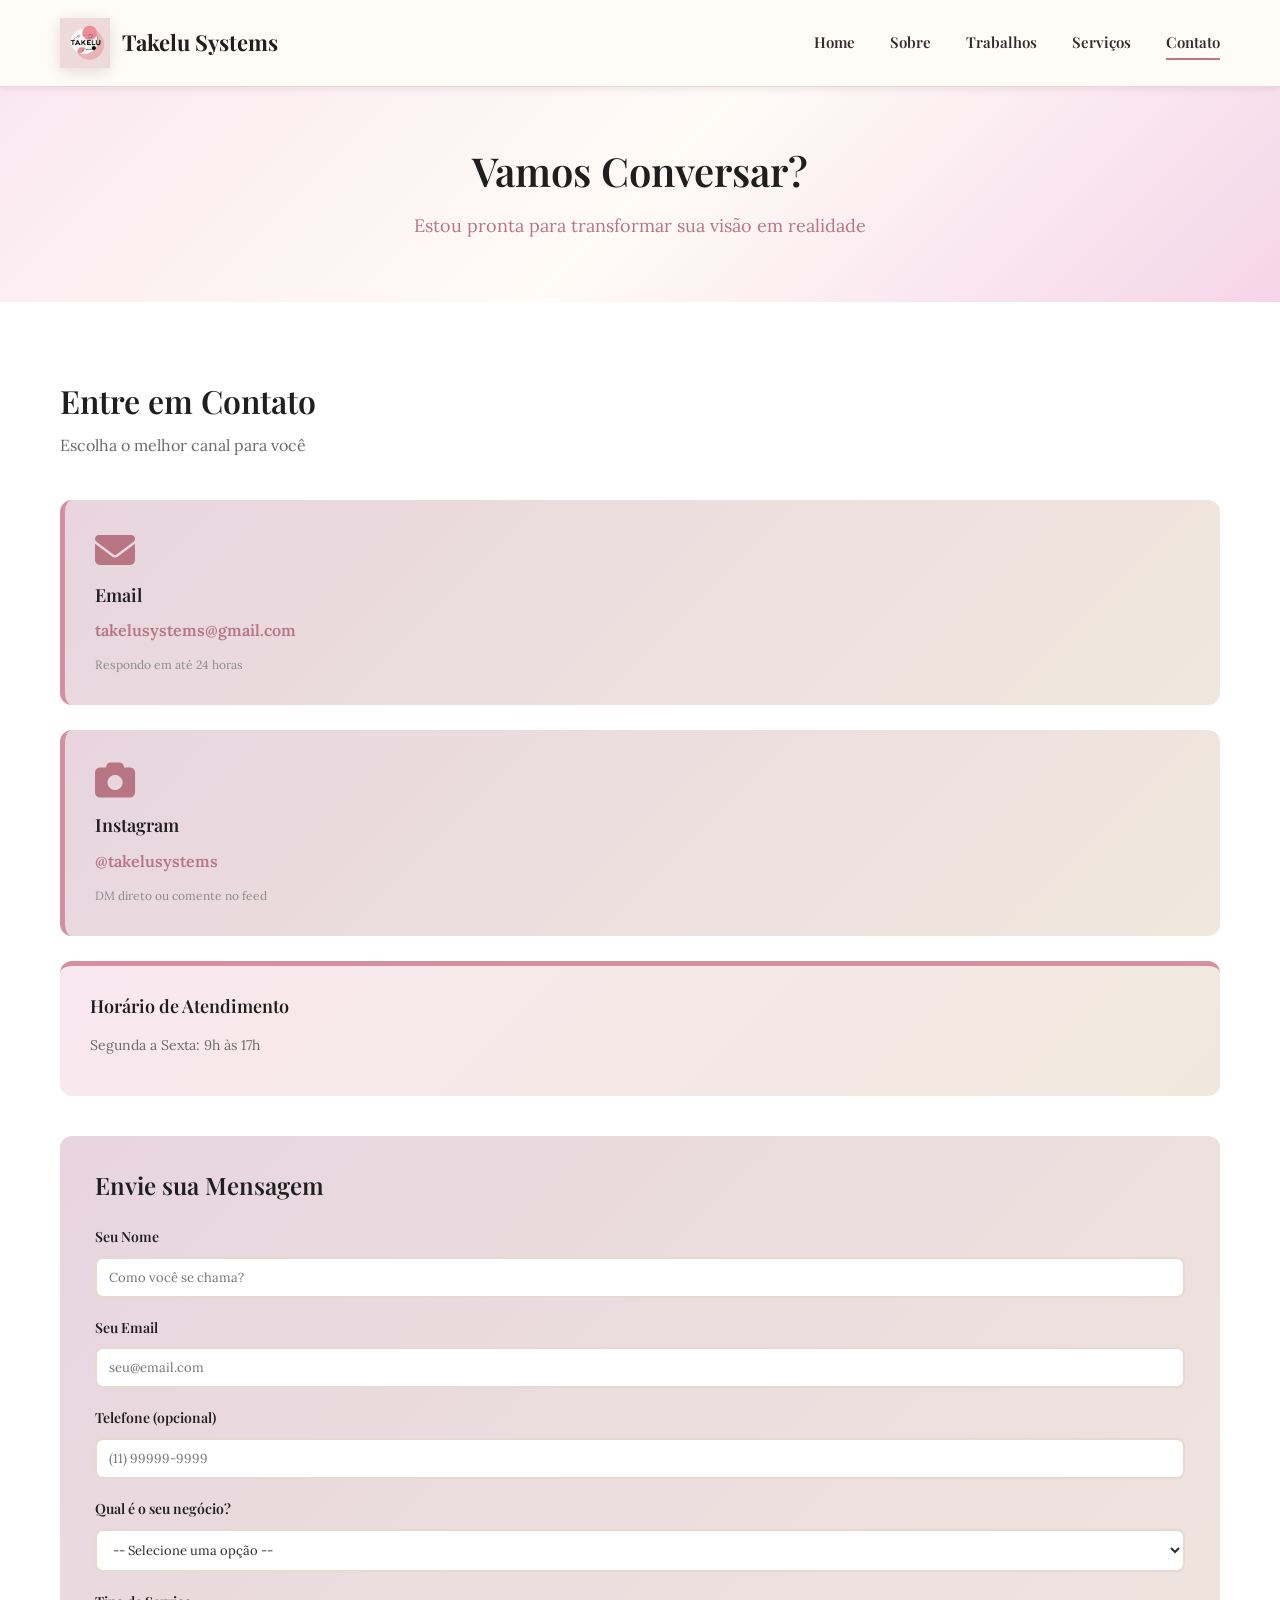
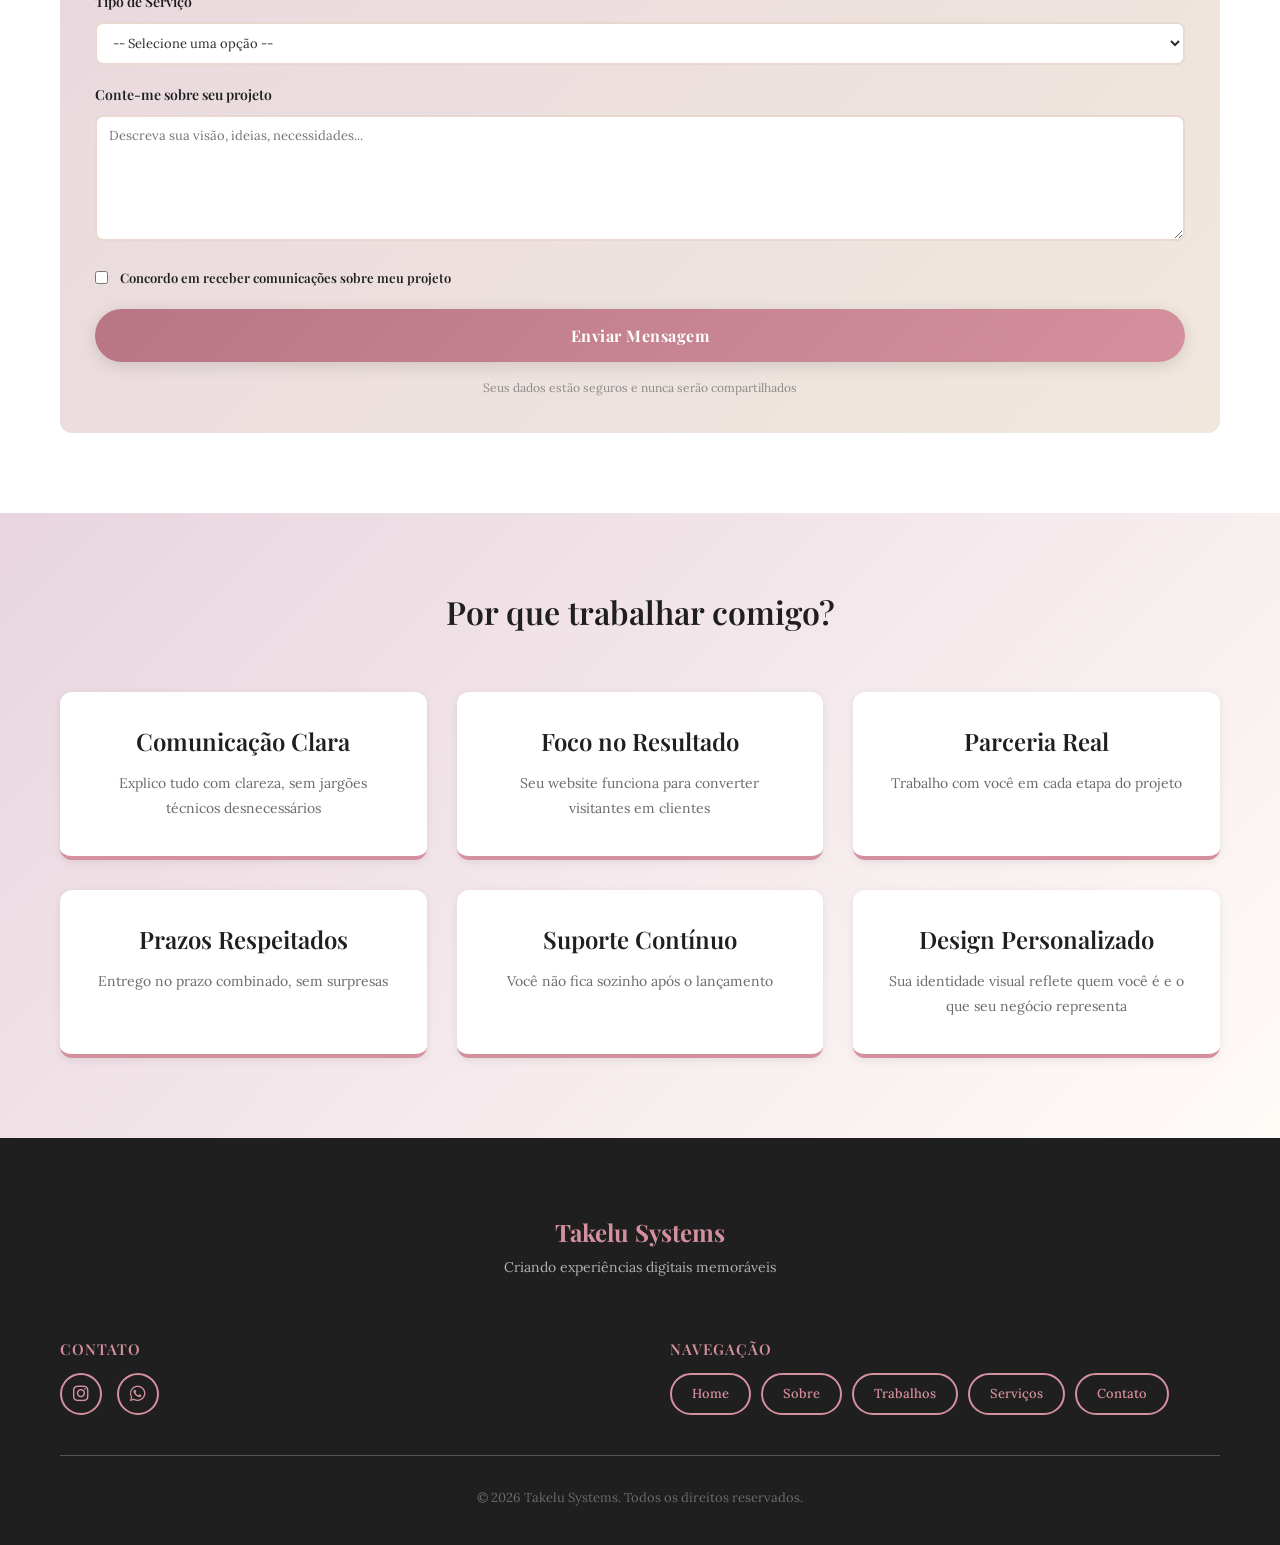
==== contato.html @ 23b4e22c "CREATE:site" ====
<!DOCTYPE html>
<html lang="pt-BR">
<head>
    <meta charset="UTF-8">
    <meta name="viewport" content="width=device-width, initial-scale=1.0">
    <title>Contato - Takelu Systems</title>
    <link rel="stylesheet" href="assets/css/style.css">
    <link href="https://cdnjs.cloudflare.com/ajax/libs/font-awesome/6.4.0/css/all.min.css" rel="stylesheet">
    <link href="https://fonts.googleapis.com/css2?family=Playfair+Display:wght@400;600;700&family=Lora:wght@400;500;600&display=swap" rel="stylesheet">
</head>
<body class="contato-page">
    <!-- Navegação -->
    <nav class="navbar">
        <div class="container">
            <div class="nav-brand">
                <img src="assets/images/logo.png" alt="Logo Takelu Systems" class="logo-img">
                <span class="brand-text">Takelu Systems</span>
            </div>
            <div class="nav-toggle" id="navToggle">
                <span></span>
                <span></span>
                <span></span>
            </div>
            <ul class="nav-menu" id="navMenu">
                <li><a href="index.html">Home</a></li>
                <li><a href="sobre.html">Sobre</a></li>
                <li><a href="trabalhos.html">Trabalhos</a></li>
                <li><a href="servicos.html">Serviços</a></li>
                <li><a href="contato.html" class="active">Contato</a></li>
            </ul>
        </div>
    </nav>

    <!-- Page Header -->
    <section class="page-header">
        <div class="header-bg">
        </div>
        <div class="container">
            <h1>Vamos Conversar?</h1>
            <p>Estou pronta para transformar sua visão em realidade</p>
        </div>
    </section>

    <!-- Contact Content -->
    <section class="contato-section">
        <div class="container">
            <div class="contato-grid">
                <div class="contato-info">
                    <h2>Entre em Contato</h2>
                    <p class="subtitle">Escolha o melhor canal para você</p>

                    <div class="info-card">
                        <i class="fas fa-envelope"></i>
                        <h3>Email</h3>
                        <p><a href="mailto:takelusystems@gmail.com">takelusystems@gmail.com</a></p>
                        <span class="info-note">Respondo em até 24 horas</span>
                    </div>

                    <div class="info-card">
                        <i class="fas fa-camera"></i>
                        <h3>Instagram</h3>
                        <p><a href="https://instagram.com/takelusystems" target="_blank">@takelusystems</a></p>
                        <span class="info-note">DM direto ou comente no feed</span>
                    </div>

                    <div class="contact-hours">
                        <h4>Horário de Atendimento</h4>
                        <p>Segunda a Sexta: 9h às 17h</p>
                    </div>
                </div>

                <form class="contato-form" id="contactForm">
                    <h2>Envie sua Mensagem</h2>
                    
                    <div class="form-group">
                        <label>Seu Nome</label>
                        <input type="text" id="name" placeholder="Como você se chama?" required>
                    </div>

                    <div class="form-group">
                        <label>Seu Email</label>
                        <input type="email" id="email" placeholder="seu@email.com" required>
                    </div>

                    <div class="form-group">
                        <label>Telefone (opcional)</label>
                        <input type="tel" id="phone" placeholder="(11) 99999-9999">
                    </div>

                    <div class="form-group">
                        <label>Qual é o seu negócio?</label>
                        <select id="business" required>
                            <option value="">-- Selecione uma opção --</option>
                            <option value="advocacia">Advocacia</option>
                            <option value="beleza">Beleza & Bem-estar</option>
                            <option value="retail">Loja/Varejo</option>
                            <option value="servicos">Serviços</option>
                            <option value="outro">Outro</option>
                        </select>
                    </div>

                    <div class="form-group">
                        <label>Tipo de Serviço</label>
                        <select id="service" required>
                            <option value="">-- Selecione uma opção --</option>
                            <option value="website-novo">Website Novo</option>
                            <option value="website-reforma">Reformular Website Existente</option>
                            <option value="consultoria">Consultoria de Design</option>
                            <option value="outro-servico">Outro Serviço</option>
                        </select>
                    </div>

                    <div class="form-group">
                        <label>Conte-me sobre seu projeto</label>
                        <textarea id="message" placeholder="Descreva sua visão, ideias, necessidades..." rows="6" required></textarea>
                    </div>

                    <div class="form-group checkbox">
                        <input type="checkbox" id="privacy" required>
                        <label for="privacy">Concordo em receber comunicações sobre meu projeto</label>
                    </div>

                    <button type="submit" class="btn btn-primary">Enviar Mensagem</button>
                    <p class="form-note">Seus dados estão seguros e nunca serão compartilhados</p>
                </form>
            </div>
        </div>
    </section>

    <!-- Why Work With Me -->
    <section class="why-section">
        <div class="bg-why">
        </div>
        <div class="container">
            <h2>Por que trabalhar comigo?</h2>
            <div class="why-grid">
                <div class="why-card">
                    
                    <h3>Comunicação Clara</h3>
                    <p>Explico tudo com clareza, sem jargões técnicos desnecessários</p>
                </div>
                <div class="why-card">
                    
                    <h3>Foco no Resultado</h3>
                    <p>Seu website funciona para converter visitantes em clientes</p>
                </div>
                <div class="why-card">
                    
                    <h3>Parceria Real</h3>
                    <p>Trabalho com você em cada etapa do projeto</p>
                </div>
                <div class="why-card">
                    
                    <h3>Prazos Respeitados</h3>
                    <p>Entrego no prazo combinado, sem surpresas</p>
                </div>
                <div class="why-card">
                    
                    <h3>Suporte Contínuo</h3>
                    <p>Você não fica sozinho após o lançamento</p>
                </div>
                <div class="why-card">
                    
                    <h3>Design Personalizado</h3>
                    <p>Sua identidade visual reflete quem você é e o que seu negócio representa</p>
                </div>
            
            </div>
        </div>
    </section>

    <!-- Footer -->
    <footer class="footer">
        <div class="bg-footer">
        </div>
        <div class="container">
            <!-- Marca no Topo -->
            <div class="footer-header">
                <div class="footer-brand">
                    <h3>Takelu Systems</h3>
                    <p>Criando experiências digitais memoráveis</p>
                </div>
            </div>

            <!-- Navegação e Contato -->
             <div class="footer-wrapper">
                <div class="footer-section">
                    <h4>Contato</h4>
                    <div class="footer-content">
                        <div class="social-links">
                            <a href="https://instagram.com/takelusystems" target="_blank"><i class="fab fa-instagram"></i></a>
                            <a href="https://wa.me/5511951760383" target="_blank"><i class="fab fa-whatsapp"></i></a>
                        </div>
                    </div>
                </div>
                <div class="footer-section">
                    <h4>Navegação</h4>
                    <div class="footer-content">
                        <ul class="footer-links-list">
                            <li><a href="index.html">Home</a></li>
                            <li><a href="sobre.html">Sobre</a></li>
                            <li><a href="trabalhos.html">Trabalhos</a></li>
                            <li><a href="servicos.html">Serviços</a></li>
                            <li><a href="contato.html">Contato</a></li>
                        </ul>
                    </div>
                </div>
            </div>

            <div class="footer-bottom">
                <p>&copy; 2026 Takelu Systems. Todos os direitos reservados.</p>
            </div>
        </div>
    </footer>

    <script src="assets/js/script.js"></script>
</body>
</html>
---- assets/css/style.css ----
/* ===== FONTES ===== */
@import url('https://fonts.googleapis.com/css2?family=Playfair+Display:wght@400;600;700&family=Lora:wght@400;500;600&display=swap');

/* ===== PALETA DE CORES - ROSA, PRETO E BRANCO ===== */
:root {
    /* Cores Principais */
    --primary-rose: #D4909E;
    --primary-rose-dark: #B87584;
    --primary-rose-accent: #E0ACBE;
    --primary-black: #1F1F1F;
    --primary-white: #FFFFFF;
    --primary-cream: #FFFBF7;
    
    /* Tons Pastéis */
    --pastel-rose-light: #E8D5DF;
    --pastel-rose-very-light: #F2E5EB;
    --pastel-tan: #E8D9D0;
    --pastel-beige: #F0E8DD;
    
    /* Neutros */
    --text-dark: #2D2D2D;
    --text-gray: #6B6B6B;
    --text-light: #8B8B8B;
    --border-light: #E8D9D0;
    
    /* Sombras */
    --shadow-sm: 0 2px 8px rgba(0, 0, 0, 0.08);
    --shadow-md: 0 4px 16px rgba(0, 0, 0, 0.12);
    --shadow-lg: 0 8px 24px rgba(0, 0, 0, 0.15);
}

/* ===== RESET ===== */
* {
    margin: 0;
    padding: 0;
    box-sizing: border-box;
}

html {
    scroll-behavior: smooth;
}

body {
    font-family: 'Lora', serif;
    line-height: 1.7;
    color: var(--text-dark);
    background-color: var(--primary-cream);
    overflow-x: hidden;
}

.container {
    max-width: 1200px;
    margin: 0 auto;
    padding: 0 20px;
}

/* ===== TIPOGRAFIA ===== */
h1, h2, h3, h4 {
    font-family: 'Playfair Display', serif;
    font-weight: 600;
    color: var(--primary-black);
    line-height: 1.2;
}

h1 { font-size: 52px; }
h2 { font-size: 42px; }
h3 { font-size: 24px; }
h4 { font-size: 18px; }

p {
    color: var(--text-gray);
    line-height: 1.8;
}

/* ===== LINKS E BOTÕES ===== */
a {
    color: var(--primary-rose-dark);
    text-decoration: none;
    transition: color 0.3s ease;
}

a:hover {
    color: var(--primary-rose-dark);
}

.btn {
    display: inline-block;
    padding: 14px 32px;
    border-radius: 50px;
    font-family: 'Playfair Display', serif;
    font-weight: 600;
    font-size: 15px;
    transition: all 0.3s ease;
    border: none;
    cursor: pointer;
    letter-spacing: 0.5px;
}

.btn-primary {
    background: linear-gradient(135deg, var(--primary-rose-dark), var(--primary-rose));
    padding: 16px 40px;
    font-size: 16px;
    font-weight: 700;
    color: white;
    box-shadow: var(--shadow-md);
    letter-spacing: 0.5px;
}

.btn-primary:hover {
    background: linear-gradient(135deg, var(--primary-rose), var(--primary-black));
    transform: translateY(-3px);
    box-shadow: var(--shadow-lg);
}

.btn-secondary {
    background-color: transparent;
    color: var(--primary-rose-dark);
    border: 2px solid var(--primary-rose-dark);
}

.btn-secondary:hover {
    background-color: var(--primary-rose-dark);
    color: white;
    transform: translateY(-3px);
}

.btn-light {
    background-color: var(--primary-cream);
    color: var(--primary-rose-dark);
    border: 2px solid var(--primary-rose-dark);
}

.btn-light:hover {
    background-color: var(--primary-rose-dark);
    color: var(--primary-cream);
}

/* ===== NAVBAR ===== */
.navbar {
    background-color: var(--primary-cream);
    padding: 18px 0;
    position: sticky;
    top: 0;
    z-index: 1000;
    box-shadow: var(--shadow-sm);
    border-bottom: 1px solid var(--border-light);
}

.navbar .container {
    display: flex;
    justify-content: space-between;
    align-items: center;
}

.nav-brand {
    display: flex;
    align-items: center;
    gap: 12px;
    font-family: 'Playfair Display', serif;
    font-size: 22px;
    font-weight: 700;
    color: var(--primary-black);
}

.logo-img {
    width: 50px;
    height: 50px;
    border-radius: 0;
    object-fit: cover;
    border: none;
    box-shadow: var(--shadow-md);
}

.brand-text {
    color: var(--primary-black);
    font-weight: 700;
}

.nav-menu {
    display: flex;
    list-style: none;
    gap: 35px;
}

.nav-menu a {
    font-family: 'Playfair Display', serif;
    font-weight: 600;
    color: var(--text-dark);
    position: relative;
    font-size: 15px;
}

.nav-menu a::after {
    content: '';
    position: absolute;
    bottom: -8px;
    left: 0;
    width: 0;
    height: 2px;
    background: var(--primary-rose-dark);
    transition: width 0.3s ease;
}

.nav-menu a:hover::after,
.nav-menu a.active::after {
    width: 100%;
}

.nav-toggle {
    display: none;
    flex-direction: column;
    gap: 6px;
    cursor: pointer;
}

.nav-toggle span {
    width: 25px;
    height: 3px;
    background-color: var(--primary-black);
    border-radius: 2px;
    transition: all 0.3s ease;
}

/* ===== HERO SECTION ===== */
.hero {
    padding: 80px 0;
    background: linear-gradient(135deg, #FAE8F0 0%, var(--primary-cream) 50%, #F5D5E8 100%);
    position: relative;
    overflow: hidden;
    min-height: 750px;
    display: flex;
    align-items: center;
    justify-content: center;
}

.hero::after {
    content: '';
    position: absolute;
    right: -100px;
    top: 50%;
    transform: translateY(-50%);
    width: 600px;
    height: 600px;
    background: radial-gradient(circle at 30% 50%, rgba(212, 144, 158, 0.15) 0%, rgba(212, 144, 158, 0.05) 40%, transparent 70%);
    border-radius: 50%;
    z-index: 0;
}

.bg-accent {
    position: absolute;
    width: 100%;
    height: 100%;
    top: 0;
    left: 0;
    z-index: 0;
}

.leaf, .flower {
    position: absolute;
    font-size: 80px;
    opacity: 0.4;
    animation: float 6s ease-in-out infinite;
}

.leaf-1 { top: 10%; right: 5%; animation-delay: 0s; }
.leaf-2 { bottom: 15%; left: 10%; font-size: 60px; animation-delay: 1s; }
.leaf-3 { top: 40%; right: 3%; font-size: 50px; animation-delay: 2s; }
.flower-1 { top: 20%; left: 8%; animation-delay: 0.5s; }
.flower-2 { bottom: 10%; right: 15%; font-size: 70px; animation-delay: 1.5s; }

@keyframes float {
    0%, 100% { transform: translateY(0px) rotate(0deg); }
    50% { transform: translateY(-20px) rotate(5deg); }
}

.vine {
    position: absolute;
    width: 100%;
    height: 2px;
    background: linear-gradient(90deg, transparent, var(--primary-rose), transparent);
    opacity: 0.3;
}

.vine-1 { top: 25%; width: 60%; right: 0; }

.hero .container {
    display: grid;
    grid-template-columns: 45% 55%;
    gap: 80px;
    align-items: center;
    position: relative;
    z-index: 1;
    max-width: 1400px;
    margin: 0 auto;
    width: 100%;
    padding: 0 40px;
}

.hero-text {
    animation: slideInLeft 0.8s ease;
}

.hero-badge {
    display: inline-block;
    background: var(--pastel-rose-light);
    color: var(--primary-rose-dark);
    padding: 8px 18px;
    border-radius: 25px;
    font-family: 'Playfair Display', serif;
    font-weight: 600;
    font-size: 13px;
    margin-bottom: 20px;
}

.hero-title {
    font-size: 68px;
    line-height: 1.15;
    margin-bottom: 18px;
    font-weight: 700;
    letter-spacing: -1px;
    color: var(--primary-black);
}

.text-rose {
    color: var(--primary-rose-dark);
}

.hero-subtitle {
    font-family: 'Playfair Display', serif;
    font-size: 26px;
    color: var(--primary-rose-dark);
    font-weight: 700;
    margin-bottom: 25px;
    letter-spacing: -0.5px;
}

.hero-divider {
    width: 80px;
    height: 5px;
    background: linear-gradient(90deg, var(--primary-rose), var(--primary-rose-dark));
    margin: 25px 0 30px 0;
    border-radius: 3px;
    box-shadow: 0 2px 10px rgba(184, 117, 132, 0.3);
}

.hero-description {
    font-size: 16px;
    color: var(--text-gray);
    margin-bottom: 50px;
    line-height: 1.9;
    font-weight: 500;
    letter-spacing: 0.3px;
}

.hero-buttons {
    display: flex;
    gap: 20px;
    flex-wrap: wrap;
}

.hero-visual {
    position: relative;
    text-align: center;
    animation: slideInRight 0.8s ease;
    height: 550px;
    display: flex;
    align-items: center;
    justify-content: center;
    perspective: 1000px;
}

.hero-plant-container {
    position: relative;
    width: 100%;
    height: 100%;
    display: flex;
    align-items: center;
    justify-content: center;
    animation: scaleInGentle 0.8s ease 0.2s both;
}

@keyframes scaleInGentle {
    from {
        opacity: 0;
        transform: scale(0.9) rotateY(10deg);
    }
    to {
        opacity: 1;
        transform: scale(1) rotateY(0deg);
    }
}

.plant-large {
    font-size: 200px;
    position: absolute;
    top: 0;
    right: 20%;
    opacity: 0.9;
    filter: drop-shadow(0 10px 20px rgba(0, 0, 0, 0.1));
}

.plant-medium {
    font-size: 100px;
    position: absolute;
    bottom: 80px;
    left: 10%;
    opacity: 0.7;
}

.plant-small {
    font-size: 70px;
    position: absolute;
    bottom: 20%;
    right: 5%;
    opacity: 0.6;
}

.scroll-indicator {
    position: absolute;
    bottom: 30px;
    left: 50%;
    transform: translateX(-50%);
    font-size: 24px;
    color: var(--primary-rose-dark);
    animation: bounce 2s infinite;
    z-index: 10;
}

@keyframes bounce {
    0%, 100% { transform: translateX(-50%) translateY(0); }
    50% { transform: translateX(-50%) translateY(-15px); }
}

@keyframes slideInLeft {
    from {
        opacity: 0;
        transform: translateX(-50px);
    }
    to {
        opacity: 1;
        transform: translateX(0);
    }
}

@keyframes slideInRight {
    from {
        opacity: 0;
        transform: translateX(50px);
    }
    to {
        opacity: 1;
        transform: translateX(0);
    }
}

/* ===== HIGHLIGHTS SECTION ===== */
.highlights {
    padding: 80px 0;
    background-color: white;
}

.highlights-grid {
    display: grid;
    grid-template-columns: repeat(auto-fit, minmax(250px, 1fr));
    gap: 30px;
}

.highlight-card {
    background: linear-gradient(135deg, #FAE8F0, #FFFBF7);
    padding: 35px;
    border-radius: 12px;
    text-align: center;
    box-shadow: var(--shadow-sm);
    transition: all 0.3s ease;
    border-top: 3px solid var(--primary-rose);
}

.highlight-card:hover {
    transform: translateY(-8px);
    box-shadow: var(--shadow-md);
}

.highlight-icon {
    font-size: 50px;
    margin-bottom: 15px;
}

.highlight-card h3 {
    margin-bottom: 10px;
}

.highlight-card p {
    font-size: 14px;
    color: var(--text-gray);
    margin: 0;
}

/* ===== PAGE HEADER ===== */
.page-header {
    padding: 80px 0;
    background: linear-gradient(135deg, #FAE8F0 0%, var(--primary-cream) 50%, #F5D5E8 100%);
    position: relative;
    overflow: hidden;
    text-align: center;
}

.header-bg {
    position: absolute;
    width: 100%;
    height: 100%;
    top: 0;
    left: 0;
    z-index: 0;
}

.flower-header-1 { top: 10%; right: 5%; font-size: 100px; opacity: 0.3; }
.flower-header-2 { bottom: 10%; left: 5%; font-size: 90px; opacity: 0.3; }
.leaf-header-1 { top: 50%; right: 10%; font-size: 80px; opacity: 0.2; }
.vine-page { position: absolute; top: 30%; width: 80%; left: 10%; }

.page-header h1 {
    position: relative;
    z-index: 1;
    font-size: 52px;
    margin-bottom: 15px;
}

.page-header p {
    position: relative;
    z-index: 1;
    font-size: 18px;
    color: var(--primary-rose-dark);
}

/* ===== ABOUT SECTION ===== */
.about-section {
    padding: 80px 0;
    background-color: white;
}

.about-grid {
    display: grid;
    grid-template-columns: 1fr 1fr;
    gap: 60px;
    align-items: start;
}

.about-content h2 {
    font-size: 42px;
    margin-bottom: 10px;
}

.slogan {
    font-family: 'Playfair Display', serif;
    font-size: 20px;
    color: var(--primary-rose-dark);
    font-style: italic;
    font-weight: 600;
    margin-bottom: 25px;
}

.divider {
    width: 60px;
    height: 3px;
    background: linear-gradient(90deg, var(--primary-rose), var(--primary-rose-dark));
    margin: 25px 0;
    border-radius: 2px;
}

.about-content h3 {
    font-size: 24px;
    margin-top: 40px;
    margin-bottom: 20px;
}

.about-content p {
    margin-bottom: 18px;
}

.about-visual {
    display: grid;
    grid-template-columns: 1fr;
    gap: 20px;
}

.about-card {
    background: linear-gradient(135deg, var(--pastel-rose-light), var(--pastel-beige));
    padding: 30px;
    border-radius: 12px;
    border-left: 5px solid var(--primary-rose);
    transition: all 0.3s ease;
}

.about-card:hover {
    transform: translateX(15px);
    box-shadow: var(--shadow-md);
}

.card-icon {
    font-size: 45px;
    margin-bottom: 15px;
}

.about-card h4 {
    margin-bottom: 10px;
}

.about-card p {
    font-size: 14px;
    margin: 0;
}

/* ===== VALUES SECTION ===== */
.values-section {
    padding: 80px 0;
    background: linear-gradient(135deg, var(--pastel-rose-light), var(--primary-cream));
    position: relative;
    overflow: hidden;
}

.bg-values {
    position: absolute;
    width: 100%;
    height: 100%;
}

.flower-values-1 { position: absolute; top: 10%; right: 10%; font-size: 120px; opacity: 0.2; }
.flower-values-2 { position: absolute; bottom: 15%; left: 5%; font-size: 100px; opacity: 0.2; }

.values-section h2 {
    text-align: center;
    margin-bottom: 60px;
    position: relative;
    z-index: 1;
}

.values-grid {
    display: grid;
    grid-template-columns: repeat(auto-fit, minmax(300px, 1fr));
    gap: 30px;
    position: relative;
    z-index: 1;
}

.value-card {
    background-color: white;
    padding: 40px;
    border-radius: 12px;
    box-shadow: var(--shadow-sm);
    text-align: center;
    transition: all 0.3s ease;
    border-bottom: 4px solid var(--primary-rose);
}

.value-card:hover {
    transform: translateY(-10px);
    box-shadow: var(--shadow-md);
}

.value-number {
    font-family: 'Playfair Display', serif;
    font-size: 48px;
    color: var(--primary-rose-dark);
    font-weight: 700;
    margin-bottom: 15px;
}

.value-card h3 {
    margin-bottom: 15px;
}

.value-card p {
    font-size: 14px;
    color: var(--text-gray);
    margin: 0;
}

/* ===== TRABALHOS SECTION ===== */
.trabalhos-section {
    padding: 80px 0;
    background-color: var(--primary-cream);
}

.filtro-trabalhos {
    display: flex;
    justify-content: center;
    gap: 12px;
    margin-bottom: 50px;
    flex-wrap: wrap;
}

.filtro-btn {
    padding: 12px 28px;
    border: 2px solid var(--primary-rose);
    background-color: transparent;
    color: var(--primary-rose-dark);
    border-radius: 25px;
    cursor: pointer;
    font-family: 'Playfair Display', serif;
    font-weight: 600;
    transition: all 0.3s ease;
}

.filtro-btn:hover,
.filtro-btn.active {
    background: linear-gradient(135deg, var(--primary-rose), var(--primary-rose-dark));
    color: white;
    border-color: var(--primary-rose-dark);
}

.trabalhos-grid {
    display: grid;
    grid-template-columns: repeat(auto-fill, minmax(320px, 1fr));
    gap: 30px;
}

.trabalho-card {
    background-color: white;
    border-radius: 12px;
    overflow: hidden;
    box-shadow: var(--shadow-sm);
    transition: all 0.3s ease;
    border-top: 4px solid var(--primary-rose);
}

.trabalho-card:hover {
    transform: translateY(-12px);
    box-shadow: var(--shadow-lg);
}

.trabalho-image {
    position: relative;
    overflow: hidden;
    height: 250px;
}

.trabalho-image img {
    width: 100%;
    height: 100%;
    object-fit: cover;
    transition: transform 0.3s ease;
}

.trabalho-card:hover .trabalho-image img {
    transform: scale(1.08);
}

.trabalho-overlay {
    position: absolute;
    top: 0;
    left: 0;
    right: 0;
    bottom: 0;
    background: rgba(232, 168, 200, 0.95);
    display: flex;
    align-items: center;
    justify-content: center;
    opacity: 0;
    transition: opacity 0.3s ease;
}

.trabalho-card:hover .trabalho-overlay {
    opacity: 1;
}

.btn-view {
    background-color: var(--primary-cream);
    color: var(--primary-rose-dark);
    padding: 12px 28px;
    border-radius: 25px;
    font-family: 'Playfair Display', serif;
    font-weight: 600;
    display: inline-block;
    transition: all 0.3s ease;
}

.btn-view:hover {
    background-color: white;
    color: var(--primary-rose-dark);
}

.trabalho-info {
    padding: 28px;
}

.trabalho-info h3 {
    font-size: 20px;
    margin-bottom: 12px;
}

.trabalho-info p {
    font-size: 14px;
    line-height: 1.6;
    margin-bottom: 18px;
    color: var(--text-gray);
}

.trabalho-tags {
    display: flex;
    gap: 10px;
    flex-wrap: wrap;
}

.tag {
    display: inline-block;
    background-color: var(--pastel-rose-light);
    color: var(--primary-rose-dark);
    padding: 6px 14px;
    border-radius: 15px;
    font-size: 12px;
    font-weight: 600;
}

.trabalho-card.hidden {
    display: none;
}

/* ===== SERVIÇOS SECTION ===== */
.servicos-section {
    padding: 80px 0;
    background-color: white;
}

.servicos-section .container {
    display: grid;
    grid-template-columns: repeat(auto-fit, minmax(320px, 1fr));
    gap: 40px;
}

.servico-card {
    background: linear-gradient(135deg, var(--pastel-rose-light), var(--pastel-beige));
    padding: 40px;
    border-radius: 12px;
    box-shadow: var(--shadow-sm);
    transition: all 0.3s ease;
    border-top: 5px solid var(--primary-rose);
}

.servico-card:hover {
    transform: translateY(-8px);
    box-shadow: var(--shadow-md);
}

.servico-header {
    display: flex;
    align-items: center;
    gap: 18px;
    margin-bottom: 25px;
}

.servico-header i {
    font-size: 40px;
    color: var(--primary-rose-dark);
}

.servico-header h2 {
    margin: 0;
    font-size: 24px;
}

.servico-body p {
    margin-bottom: 20px;
    font-size: 14px;
}

.paletas-principal {
    background: linear-gradient(135deg, rgba(232, 155, 183, 0.08), rgba(31, 31, 31, 0.04));
    border: 2px solid var(--pastel-rose-light);
    margin-bottom: 40px;
}

.paletas {
    display: grid;
    grid-template-columns: repeat(4, 1fr);
    gap: 30px;
}

.paleta {
    display: flex;
    flex-direction: column;
    gap: 8px;
}

.paleta-card {
    background: white;
    padding: 25px;
    border-radius: 12px;
    box-shadow: var(--shadow-md);
    text-align: center;
    transition: transform 0.3s ease, box-shadow 0.3s ease;
}

.paleta-card:hover {
    transform: translateY(-8px);
    box-shadow: 0 12px 24px rgba(232, 168, 200, 0.2);
}

.paleta-preview {
    display: grid;
    grid-template-columns: repeat(2, 1fr);
    gap: 8px;
    margin-bottom: 15px;
}

.paleta-preview .cor {
    height: 50px;
    border-radius: 8px;
    box-shadow: var(--shadow-sm);
    border: 1px solid var(--border-light);
}

.paleta-card h3 {
    font-size: 18px;
    color: var(--primary-rose);
    margin: 15px 0 10px 0;
    font-family: 'Playfair Display', serif;
}

.paleta-desc {
    font-size: 13px;
    color: var(--text-gray);
    line-height: 1.6;
    margin: 0;
}

.cor {
    height: 45px;
    border-radius: 8px;
    box-shadow: var(--shadow-sm);
    border: 1px solid var(--border-light);
}

.rose-primary { background-color: var(--primary-rose); }
.rose-dark { background-color: var(--primary-black); }
.rose-accent { background-color: var(--primary-rose-accent); }
.rose-light { background-color: var(--primary-cream); }

.forest-dark { background-color: var(--primary-black); }
.forest-green { background-color: var(--primary-rose); }
.forest-light { background-color: #FAE8F0; }
.forest-beige { background-color: #E8D9CC; }

.earthy-brown { background-color: #C8A894; }
.earthy-green { background-color: var(--primary-rose-accent); }
.earthy-tan { background-color: #D8C4B0; }
.earthy-cream { background-color: #EBE0D0; }

.luxury-dark { background-color: var(--primary-black); }
.luxury-gold { background-color: var(--primary-rose); }
.luxury-light { background-color: #E8D8C8; }
.luxury-cream { background-color: #F5EDE0; }

.paleta p {
    font-size: 12px;
    font-weight: 600;
    color: var(--text-gray);
    text-align: center;
    margin: 0;
}

.estilos-list,
.funcionalidades-list,
.diferenciais-list {
    list-style: none;
}

.estilos-list li,
.funcionalidades-list li,
.diferenciais-list li {
    padding: 12px 0;
    color: var(--text-gray);
    display: flex;
    align-items: center;
    gap: 12px;
    font-size: 14px;
    border-bottom: 1px solid rgba(232, 168, 200, 0.2);
}

.estilos-list li:last-child,
.funcionalidades-list li:last-child,
.diferenciais-list li:last-child {
    border-bottom: none;
}

.estilos-list li i,
.funcionalidades-list li i,
.diferenciais-list li i {
    color: var(--primary-rose-dark);
    font-weight: bold;
}

/* ===== CONFIGURADOR ===== */
.configurador-section {
    padding: 80px 0;
    background: linear-gradient(135deg, #FAE8F0, var(--primary-cream));
    position: relative;
    overflow: hidden;
}

.bg-config {
    position: absolute;
    width: 100%;
    height: 100%;
}

.flower-config-1 { position: absolute; top: 10%; right: 5%; font-size: 100px; opacity: 0.2; }
.flower-config-2 { position: absolute; bottom: 20%; left: 10%; font-size: 90px; opacity: 0.2; }

.configurador {
    background-color: white;
    padding: 50px;
    border-radius: 16px;
    box-shadow: var(--shadow-md);
    position: relative;
    z-index: 1;
}

.configurador h2 {
    text-align: center;
    margin-bottom: 15px;
}

.configurador > p {
    text-align: center;
    color: var(--text-gray);
    margin-bottom: 35px;
    font-size: 15px;
}

.config-options {
    display: grid;
    grid-template-columns: repeat(auto-fit, minmax(200px, 1fr));
    gap: 25px;
    margin-bottom: 35px;
}

.config-group {
    display: flex;
    flex-direction: column;
    gap: 10px;
}

.config-group label {
    font-family: 'Playfair Display', serif;
    font-weight: 600;
    color: var(--primary-black);
    font-size: 14px;
}

.config-group select {
    padding: 12px 15px;
    border: 2px solid var(--primary-rose);
    border-radius: 8px;
    background-color: white;
    color: var(--text-dark);
    font-size: 14px;
    font-family: 'Lora', serif;
    cursor: pointer;
    transition: all 0.3s ease;
}

.config-group select:hover {
    border-color: var(--primary-rose-dark);
}

.config-group select:focus {
    outline: none;
    border-color: var(--primary-rose-dark);
    box-shadow: 0 0 0 3px rgba(217, 123, 169, 0.15);
}

.preview-box {
    background-color: white;
    border-radius: 12px;
    overflow: hidden;
    box-shadow: var(--shadow-md);
    border: 1px solid var(--border-light);
}

.preview-header {
    padding: 20px;
    background: linear-gradient(135deg, var(--primary-rose), var(--primary-rose-dark));
    color: white;
    font-weight: 600;
    font-family: 'Playfair Display', serif;
}

.preview-content {
    padding: 50px 30px;
    text-align: center;
    min-height: 250px;
    display: flex;
    align-items: center;
    justify-content: center;
    transition: all 0.3s ease;
}

/* ===== CONTATO SECTION ===== */
.contato-section {
    padding: 80px 0;
    background-color: white;
}

.contato-grid {
    display: grid;
    grid-template-columns: 1.1fr 0.9fr;
    gap: 50px;
    align-items: start;
}

.contato-info h2 {
    margin-bottom: 10px;
}

.contato-info .subtitle {
    font-size: 16px;
    color: var(--text-gray);
    margin-bottom: 40px;
}

.info-card {
    background: linear-gradient(135deg, var(--pastel-rose-light), var(--pastel-beige));
    padding: 30px;
    border-radius: 12px;
    margin-bottom: 25px;
    border-left: 5px solid var(--primary-rose);
    transition: all 0.3s ease;
}

.info-card:hover {
    transform: translateX(10px);
    box-shadow: var(--shadow-md);
}

.info-card i {
    font-size: 40px;
    color: var(--primary-rose-dark);
    margin-bottom: 15px;
}

.info-card h3 {
    margin-bottom: 10px;
    font-size: 18px;
}

.info-card p {
    margin-bottom: 10px;
}

.info-card a {
    font-weight: 600;
    color: var(--primary-rose-dark);
}

.info-note {
    display: block;
    font-size: 12px;
    color: var(--text-light);
    margin-top: 10px;
}

.contact-hours {
    background: linear-gradient(135deg, #FAE8F0, var(--pastel-beige));
    padding: 30px;
    border-radius: 12px;
    border-top: 5px solid var(--primary-rose);
}

.contact-hours h4 {
    margin-bottom: 15px;
}

.contact-hours p {
    margin-bottom: 8px;
    font-size: 14px;
}

.contato-form {
    background: linear-gradient(135deg, var(--pastel-rose-light), var(--pastel-beige));
    padding: 35px;
    border-radius: 12px;
    height: fit-content;
    position: sticky;
    top: 20px;
}

.contato-form h2 {
    margin-bottom: 25px;
    font-size: 24px;
}

.form-group {
    margin-bottom: 18px;
}

.form-group label {
    display: block;
    margin-bottom: 8px;
    font-family: 'Playfair Display', serif;
    font-weight: 600;
    color: var(--primary-black);
    font-size: 14px;
}

.contato-form input,
.contato-form select,
.contato-form textarea {
    width: 100%;
    padding: 10px 12px;
    border: 2px solid var(--border-light);
    border-radius: 8px;
    font-family: 'Lora', serif;
    font-size: 13px;
    color: var(--text-dark);
    background-color: white;
    transition: all 0.3s ease;
}

.contato-form input:focus,
.contato-form select:focus,
.contato-form textarea:focus {
    outline: none;
    border-color: var(--primary-rose-dark);
    box-shadow: 0 0 0 3px rgba(232, 168, 200, 0.15);
}

.contato-form textarea {
    resize: vertical;
    min-height: 100px;
}

.form-group.checkbox {
    display: flex;
    align-items: center;
    gap: 12px;
    margin-bottom: 20px;
}

.form-group.checkbox input {
    width: auto;
    margin: 0;
}

.form-group.checkbox label {
    margin: 0;
    font-size: 13px;
}

.contato-form button {
    width: 100%;
}

.form-note {
    font-size: 12px;
    color: var(--text-light);
    text-align: center;
    margin-top: 15px;
}

/* ===== WHY SECTION ===== */
.why-section {
    padding: 80px 0;
    background: linear-gradient(135deg, var(--pastel-rose-light), var(--primary-cream));
    position: relative;
    overflow: hidden;
}

.bg-why {
    position: absolute;
    width: 100%;
    height: 100%;
}

.flower-why-1 { position: absolute; top: 15%; right: 5%; font-size: 110px; opacity: 0.15; }
.flower-why-2 { position: absolute; bottom: 10%; left: 10%; font-size: 100px; opacity: 0.15; }

.why-section h2 {
    text-align: center;
    margin-bottom: 60px;
    position: relative;
    z-index: 1;
}

.why-grid {
    display: grid;
    grid-template-columns: repeat(auto-fit, minmax(300px, 1fr));
    gap: 30px;
    position: relative;
    z-index: 1;
}

.why-card {
    background-color: white;
    padding: 35px;
    border-radius: 12px;
    text-align: center;
    box-shadow: var(--shadow-sm);
    transition: all 0.3s ease;
    border-bottom: 4px solid var(--primary-rose);
}

.why-card:hover {
    transform: translateY(-10px);
    box-shadow: var(--shadow-md);
}

.why-icon {
    font-size: 50px;
    margin-bottom: 20px;
}

.why-card h3 {
    margin-bottom: 15px;
}

.why-card p {
    font-size: 14px;
    color: var(--text-gray);
    margin: 0;
}

/* ===== CTA SECTION ===== */
.cta-section {
    padding: 80px 0;
    background: linear-gradient(135deg, var(--primary-rose), var(--primary-rose-dark));
    position: relative;
    overflow: hidden;
    text-align: center;
}

.bg-cta {
    position: absolute;
    width: 100%;
    height: 100%;
}

.flower-3 { position: absolute; top: 10%; right: 10%; font-size: 100px; opacity: 0.2; }
.flower-4 { position: absolute; bottom: 15%; left: 10%; font-size: 90px; opacity: 0.2; }
.vine-2 { position: absolute; top: 50%; width: 100%; height: 2px; background: rgba(255, 255, 255, 0.1); }

.cta-content {
    position: relative;
    z-index: 1;
}

.cta-section h2 {
    color: white;
    margin-bottom: 15px;
    font-size: 40px;
}

.cta-section p {
    color: rgba(255, 255, 255, 0.95);
    margin-bottom: 30px;
    font-size: 16px;
}

/* ===== FOOTER ===== */
.footer {
    background-color: var(--primary-black);
    color: white;
    padding: 60px 0 20px;
    position: relative;
    overflow: hidden;
}

.bg-footer {
    position: absolute;
    width: 100%;
    height: 100%;
    top: 0;
    left: 0;
}

.leaf-footer-1 { position: absolute; top: 10%; right: 5%; font-size: 80px; opacity: 0.08; }
.leaf-footer-2 { position: absolute; bottom: 10%; left: 10%; font-size: 70px; opacity: 0.08; }

.footer {
    background-color: var(--primary-black);
    color: white;
    padding: 80px 0 30px;
    position: relative;
    overflow: hidden;
}

.footer-header {
    text-align: center;
    margin-bottom: 60px;
    position: relative;
    z-index: 1;
}

.footer-header .footer-brand {
    display: inline-block;
}

.footer-brand h3 {
    font-size: 24px;
    margin-bottom: 8px;
    color: var(--primary-rose);
    font-weight: 700;
}

.footer-brand p {
    color: #b0b0b0;
    font-size: 14px;
    margin: 0;
}

.footer-wrapper {
    display: grid;
    grid-template-columns: 1fr 1fr;
    gap: 60px;
    margin-bottom: 40px;
    position: relative;
    z-index: 1;
}

.footer-section {
    display: flex;
    flex-direction: column;
    gap: 15px;
}

.footer-section h4 {
    font-size: 15px;
    margin: 0;
    color: var(--primary-rose);
    font-family: 'Playfair Display', serif;
    font-weight: 600;
    text-transform: uppercase;
    letter-spacing: 1px;
}

.footer-links h4,
.footer-social h4 {
    font-size: 15px;
    margin-bottom: 18px;
    color: var(--primary-rose);
    font-family: 'Playfair Display', serif;
    font-weight: 600;
    text-transform: uppercase;
    letter-spacing: 1px;
}

.footer-content {
    display: flex;
    flex-wrap: wrap;
    gap: 10px;
}

.footer-links-list {
    list-style: none;
    margin: 0;
    padding: 0;
    display: flex;
    flex-wrap: wrap;
    gap: 10px;
}

.footer-links-list li {
    margin-bottom: 0;
}

.footer-links-list a {
    display: inline-block;
    border: 2px solid var(--primary-rose);
    border-radius: 25px;
    color: var(--primary-rose);
    padding: 8px 20px;
    font-size: 13px;
    text-decoration: none;
    transition: all 0.3s ease;
    font-weight: 500;
}

.footer-links-list a:hover {
    background: var(--primary-rose);
    border-color: var(--primary-rose);
    transform: translateX(10px);
    box-shadow: 0 5px 15px rgba(212, 144, 158, 0.3);
    color: white;
}

.social-links {
    display: flex;
    gap: 15px;
}

.social-links a {
    width: 42px;
    height: 42px;
    border: 2px solid var(--primary-rose);
    border-radius: 50%;
    display: flex;
    align-items: center;
    justify-content: center;
    color: var(--primary-rose);
    transition: all 0.3s ease;
    font-size: 18px;
}

.social-links a:hover {
    background-color: var(--primary-rose);
    color: white;
    transform: translateX(10px);
    box-shadow: 0 5px 15px rgba(212, 144, 158, 0.3);
}

.footer-bottom {
    text-align: center;
    padding-top: 25px;
    border-top: 1px solid #555;
    color: #b0b0b0;
    position: relative;
    z-index: 1;
}

.footer-bottom p {
    margin: 5px 0;
    font-size: 13px;
}

.github-note {
    color: var(--primary-rose);
    font-weight: 600;
    margin-top: 10px !important;
}

/* ===== TRABALHOS - NOVOS ESTILOS ===== */
.work-type-card {
    background: linear-gradient(135deg, var(--pastel-rose-light), var(--primary-cream));
    padding: 40px;
    border-radius: 12px;
    margin-bottom: 30px;
    border-left: 5px solid var(--primary-rose);
    transition: all 0.3s ease;
}

.work-type-card:hover {
    transform: translateX(10px);
    box-shadow: var(--shadow-md);
}

.work-type-card h3 {
    margin-bottom: 15px;
    color: var(--primary-black);
}

.work-type-card p {
    line-height: 1.8;
    color: var(--text-gray);
    margin: 0;
}

.business-sectors {
    display: grid;
    grid-template-columns: repeat(auto-fit, minmax(250px, 1fr));
    gap: 20px;
    margin-bottom: 40px;
}

.sector-item {
    background-color: white;
    padding: 25px;
    border-radius: 12px;
    border-left: 4px solid var(--primary-rose);
    box-shadow: var(--shadow-sm);
    transition: all 0.3s ease;
}

.sector-item:hover {
    transform: translateY(-5px);
    box-shadow: var(--shadow-md);
}

.sector-item strong {
    display: block;
    color: var(--primary-rose-dark);
    font-size: 16px;
    margin-bottom: 10px;
    font-family: 'Playfair Display', serif;
}

.sector-item p {
    font-size: 14px;
    color: var(--text-gray);
    margin: 0;
    line-height: 1.6;
}

.process-container {
    display: grid;
    grid-template-columns: repeat(auto-fit, minmax(250px, 1fr));
    gap: 30px;
    margin-bottom: 40px;
}

.process-step {
    background-color: white;
    padding: 40px 30px;
    border-radius: 12px;
    text-align: center;
    box-shadow: var(--shadow-sm);
    transition: all 0.3s ease;
    border-top: 5px solid var(--primary-rose);
}

.process-step:hover {
    transform: translateY(-8px);
    box-shadow: var(--shadow-md);
}

.step-number {
    font-family: 'Playfair Display', serif;
    font-size: 48px;
    color: var(--primary-rose-dark);
    font-weight: 700;
    margin-bottom: 15px;
    display: block;
}

.process-step h4 {
    margin-bottom: 15px;
    color: var(--primary-black);
}

.process-step p {
    font-size: 14px;
    color: var(--text-gray);
    margin: 0;
    line-height: 1.6;
}

/* ===== VISUALIZADOR DE PALETAS ===== */
.palette-selector {
    display: flex;
    justify-content: center;
    gap: 12px;
    margin-bottom: 50px;
    flex-wrap: wrap;
    max-width: 100%;
}

.palette-btn {
    padding: 10px 18px;
    border: 2px solid var(--primary-rose);
    background-color: transparent;
    color: var(--primary-rose-dark);
    border-radius: 25px;
    cursor: pointer;
    font-family: 'Playfair Display', serif;
    font-weight: 600;
    transition: all 0.3s ease;
    font-size: 13px;
    white-space: nowrap;
}

.palette-btn:hover {
    background: var(--primary-rose);
    color: white;
    transform: translateY(-2px);
    box-shadow: var(--shadow-sm);
}

.palette-btn.active {
    background: linear-gradient(135deg, var(--primary-rose), var(--primary-rose-dark));
    color: white;
    border-color: var(--primary-rose-dark);
    box-shadow: var(--shadow-md);
}

.color-visualizer {
    background-color: white;
    border-radius: 16px;
    padding: 40px 30px;
    box-shadow: var(--shadow-md);
    margin-bottom: 40px;
}

.palette-display {
    display: grid;
    grid-template-columns: repeat(4, 1fr);
    gap: 12px;
    height: 280px;
    border-radius: 12px;
    overflow: hidden;
    margin-bottom: 45px;
    box-shadow: 0 8px 32px rgba(0, 0, 0, 0.12);
}

.palette-color-bar {
    cursor: pointer;
    transition: all 0.3s ease;
    position: relative;
    display: flex;
    align-items: center;
    justify-content: center;
}

.palette-color-bar:hover {
    filter: brightness(1.1);
    box-shadow: inset 0 0 20px rgba(0, 0, 0, 0.2);
}

.palette-color-bar::after {
    content: '';
    position: absolute;
    width: 100%;
    height: 100%;
    display: flex;
    align-items: center;
    justify-content: center;
    font-weight: 600;
    color: white;
    text-shadow: 0 2px 4px rgba(0, 0, 0, 0.3);
    font-size: 12px;
    opacity: 0;
    transition: opacity 0.3s ease;
}

.palette-color-bar:hover::after {
    opacity: 1;
}

.palette-colors-grid {
    display: grid;
    grid-template-columns: repeat(auto-fit, minmax(180px, 1fr));
    gap: 18px;
    margin-bottom: 45px;
}

.color-card {
    background-color: white;
    border-radius: 12px;
    overflow: hidden;
    transition: all 0.3s ease;
    border: 1px solid #e8e8e8;
    box-shadow: 0 4px 12px rgba(0, 0, 0, 0.08);
}

.color-card:hover {
    transform: translateY(-10px);
    box-shadow: 0 16px 32px rgba(0, 0, 0, 0.15);
}

.color-box {
    width: 100%;
    height: 130px;
    cursor: pointer;
    position: relative;
    transition: all 0.3s ease;
    border-bottom: 2px solid #f0f0f0;
}

.color-box:hover {
    filter: brightness(1.08);
}

.color-info {
    padding: 18px 16px;
    text-align: center;
}

.color-info h4 {
    margin: 0 0 10px 0;
    font-size: 12px;
    color: var(--text-dark);
    text-transform: uppercase;
    letter-spacing: 0.8px;
    font-family: 'Playfair Display', serif;
}

.color-info code {
    display: block;
    background-color: #f8f8f8;
    padding: 8px 10px;
    border-radius: 5px;
    font-family: 'Courier New', monospace;
    font-size: 12px;
    color: var(--primary-rose-dark);
    font-weight: 700;
    margin-bottom: 10px;
    user-select: all;
    border: 1px solid #f0f0f0;
}

.copy-btn {
    display: inline-block;
    padding: 5px 10px;
    background: var(--primary-rose);
    color: white;
    border-radius: 4px;
    font-size: 11px;
    cursor: pointer;
    transition: all 0.3s ease;
    font-weight: 600;
    border: none;
}

.copy-btn:hover {
    background: var(--primary-rose-dark);
    transform: scale(1.05);
}

.palette-description {
    background: linear-gradient(135deg, var(--pastel-rose-light), var(--primary-cream));
    padding: 35px 30px;
    border-radius: 12px;
    border-left: 5px solid var(--primary-rose);
    text-align: center;
    max-width: 700px;
    margin: 0 auto;
}

.palette-description h3 {
    color: var(--primary-rose-dark);
    margin-bottom: 12px;
    font-size: 24px;
}

.palette-description p {
    margin: 0;
    line-height: 1.7;
    font-size: 14px;
    color: var(--text-gray);
}

/* ===== RESPONSIVE VISUALIZADOR ===== */
@media (max-width: 768px) {
    .palette-selector {
        gap: 8px;
    }

    .palette-btn {
        padding: 8px 14px;
        font-size: 12px;
    }

    .color-visualizer {
        padding: 25px 15px;
    }

    .palette-display {
        height: 200px;
        margin-bottom: 30px;
    }

    .palette-colors-grid {
        grid-template-columns: repeat(auto-fit, minmax(150px, 1fr));
        gap: 12px;
        margin-bottom: 30px;
    }

    .color-box {
        height: 100px;
    }

    .color-info {
        padding: 12px 10px;
    }

    .palette-description {
        padding: 20px;
    }

    .palette-description h3 {
        font-size: 18px;
        margin-bottom: 8px;
    }

    .palette-description p {
        font-size: 13px;
    }
}

@media (max-width: 480px) {
    .palette-selector {
        gap: 6px;
    }

    .palette-btn {
        padding: 6px 12px;
        font-size: 11px;
    }

    .palette-display {
        height: 160px;
        gap: 8px;
    }

    .palette-colors-grid {
        grid-template-columns: repeat(auto-fit, minmax(120px, 1fr));
        gap: 10px;
    }

    .color-box {
        height: 80px;
    }

    .color-info {
        padding: 10px 8px;
    }

    .color-info h4 {
        font-size: 10px;
    }

    .color-info code {
        font-size: 10px;
        padding: 6px 8px;
        margin-bottom: 8px;
    }

    .copy-btn {
        padding: 4px 8px;
        font-size: 9px;
    }

    .footer {
        padding: 60px 0 20px;
    }

    .footer-header {
        margin-bottom: 40px;
    }

    .footer-content {
        grid-template-columns: 1fr;
        gap: 30px;
        padding: 30px;
        max-width: none;
    }

    .footer-links h4,
    .footer-social h4 {
        font-size: 14px;
    }

    .footer-links ul {
        flex-direction: column;
        align-items: flex-start;
        gap: 8px;
    }

    .footer-links a {
        font-size: 12px;
        padding: 7px 16px;
    }

    .social-links {
        gap: 12px;
    }

    .social-links a {
        width: 38px;
        height: 38px;
        font-size: 16px;
    }
}

    .hero .container {
        grid-template-columns: 1fr;
        gap: 40px;
        padding-top: 30px;
    }

    .hero-title {
        font-size: 42px;
    }

    .hero-buttons {
        flex-direction: column;
    }

    .btn {
        width: 100%;
        text-align: center;
    }

    h1 { font-size: 42px; }
    h2 { font-size: 32px; }

    .about-grid,
    .contato-grid {
        grid-template-columns: 1fr;
        gap: 40px;
    }

    .contato-form {
        position: static;
        top: auto;
    }

    .paletas {
        grid-template-columns: repeat(2, 1fr);
    }

    .page-header {
        padding: 60px 0;
    }

    .page-header h1 {
        font-size: 40px;
    }

    .work-grid,
    .servicos-section .container {
        grid-template-columns: 1fr;
    }

    .highlights-grid {
        grid-template-columns: 1fr 1fr;
    }

    .leaf, .flower {
        font-size: 50px;
    }

    .scroll-indicator {
        display: none;
    }
}

@media (max-width: 480px) {
    .container {
        padding: 0 15px;
    }

    h1 { font-size: 32px; }
    h2 { font-size: 26px; }
    h3 { font-size: 20px; }

    .navbar {
        padding: 15px 0;
    }

    .nav-brand {
        font-size: 18px;
        gap: 8px;
    }

    .logo-img {
        width: 40px;
        height: 40px;
    }

    .hero {
        padding: 60px 0 50px;
        min-height: 550px;
    }

    .hero .container {
        grid-template-columns: 1fr;
        gap: 50px;
        padding: 0 20px;
    }

    .hero::after {
        right: -250px;
        width: 400px;
        height: 400px;
        opacity: 0.3;
    }

    .hero-title {
        font-size: 44px;
        line-height: 1.15;
    }

    .hero-subtitle {
        font-size: 20px;
    }

    .hero-buttons {
        flex-direction: column;
        gap: 12px;
        width: 100%;
    }

    .hero-buttons .btn {
        width: 100%;
        text-align: center;
    }

    .hero-visual {
        height: 350px;
    }

    .plant-large { font-size: 120px; }
    .plant-medium { font-size: 70px; }
    .plant-small { font-size: 50px; }

    .paletas {
        grid-template-columns: 1fr;
    }

    .paleta-card {
        padding: 15px;
    }

    .highlights-grid {
        grid-template-columns: 1fr;
    }

    .about-section,
    .trabalhos-section,
    .servicos-section,
    .contato-section,
    .values-section,
    .why-section,
    .cta-section {
        padding: 50px 0;
    }

    .hero-visual {
        display: none;
    }

    .servico-card,
    .info-card {
        padding: 25px;
    }

    .paletas {
        grid-template-columns: 1fr;
    }

    .config-options {
        grid-template-columns: 1fr;
    }

    .contato-form {
        padding: 25px;
    }

    .filtro-trabalhos {
        flex-direction: column;
        align-items: center;
    }

    .filtro-btn {
        width: 100%;
    }

    .leaf, .flower {
        font-size: 40px;
    }
}
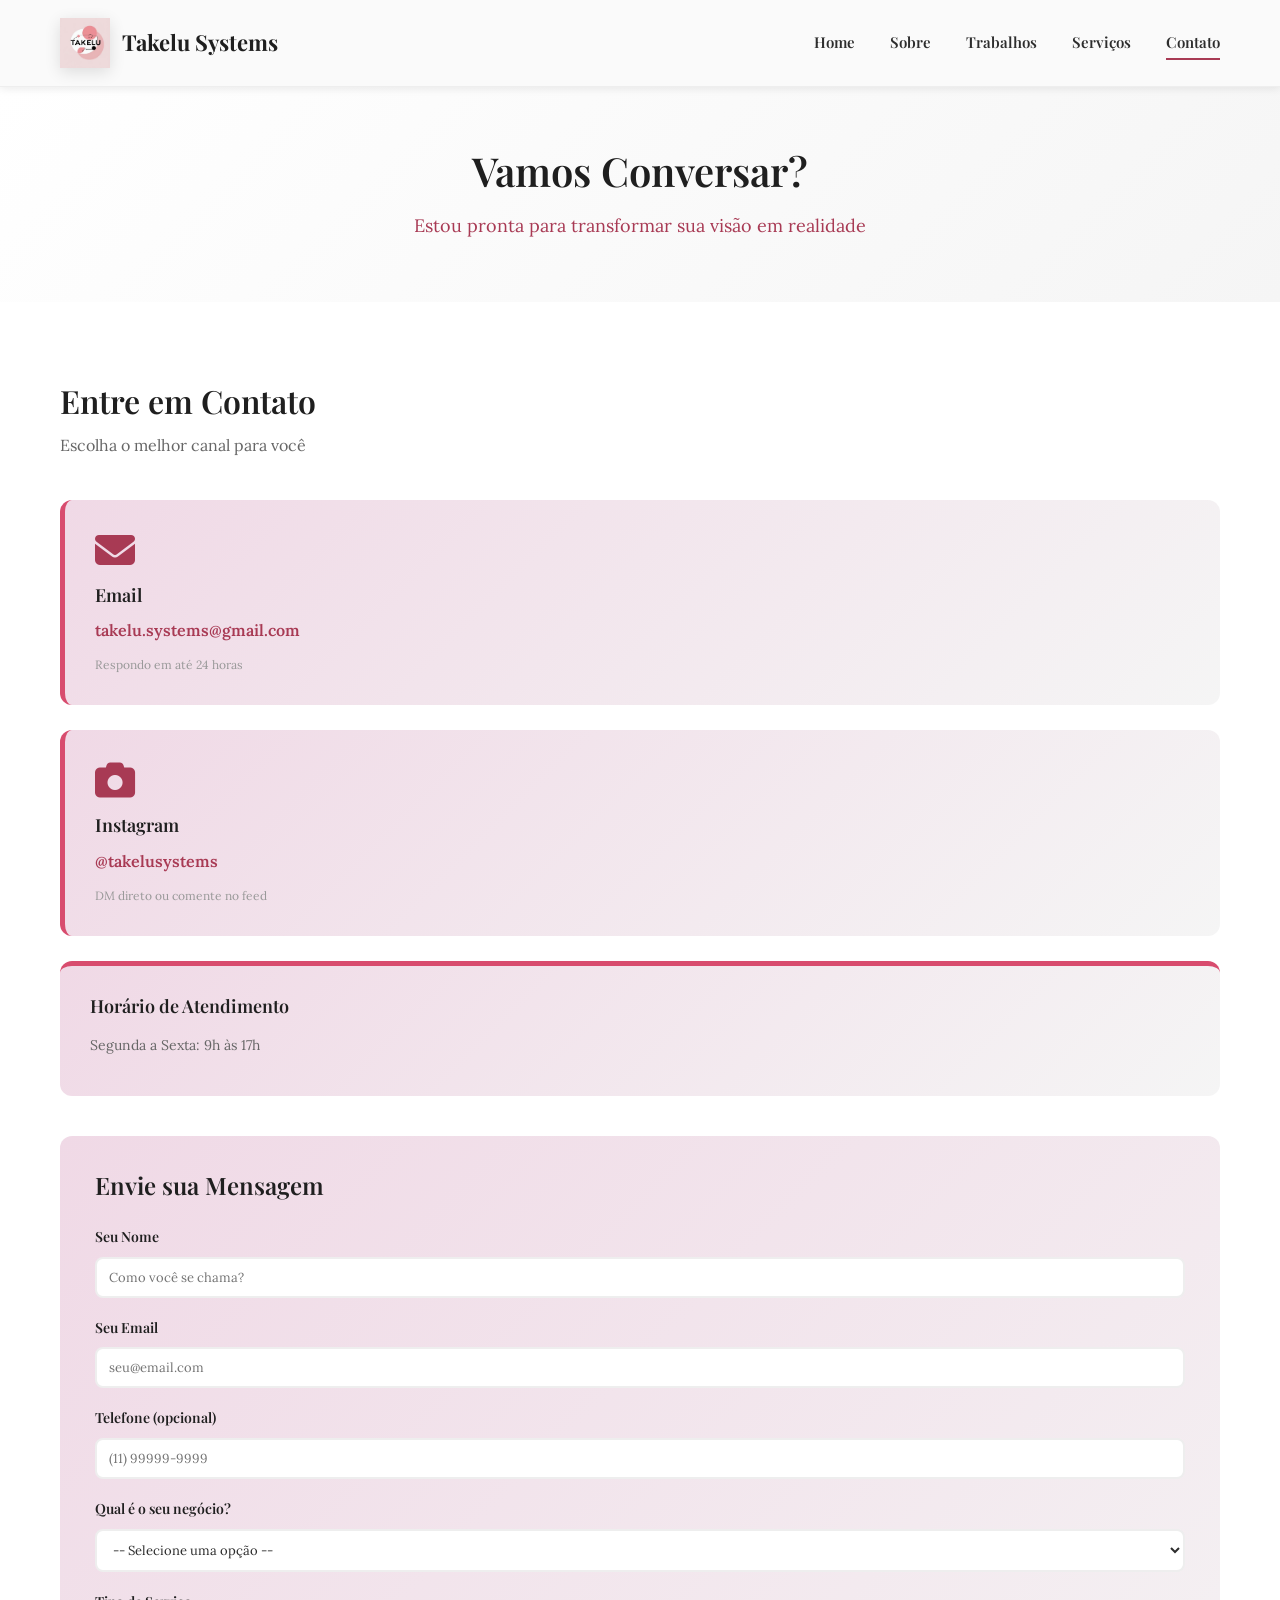
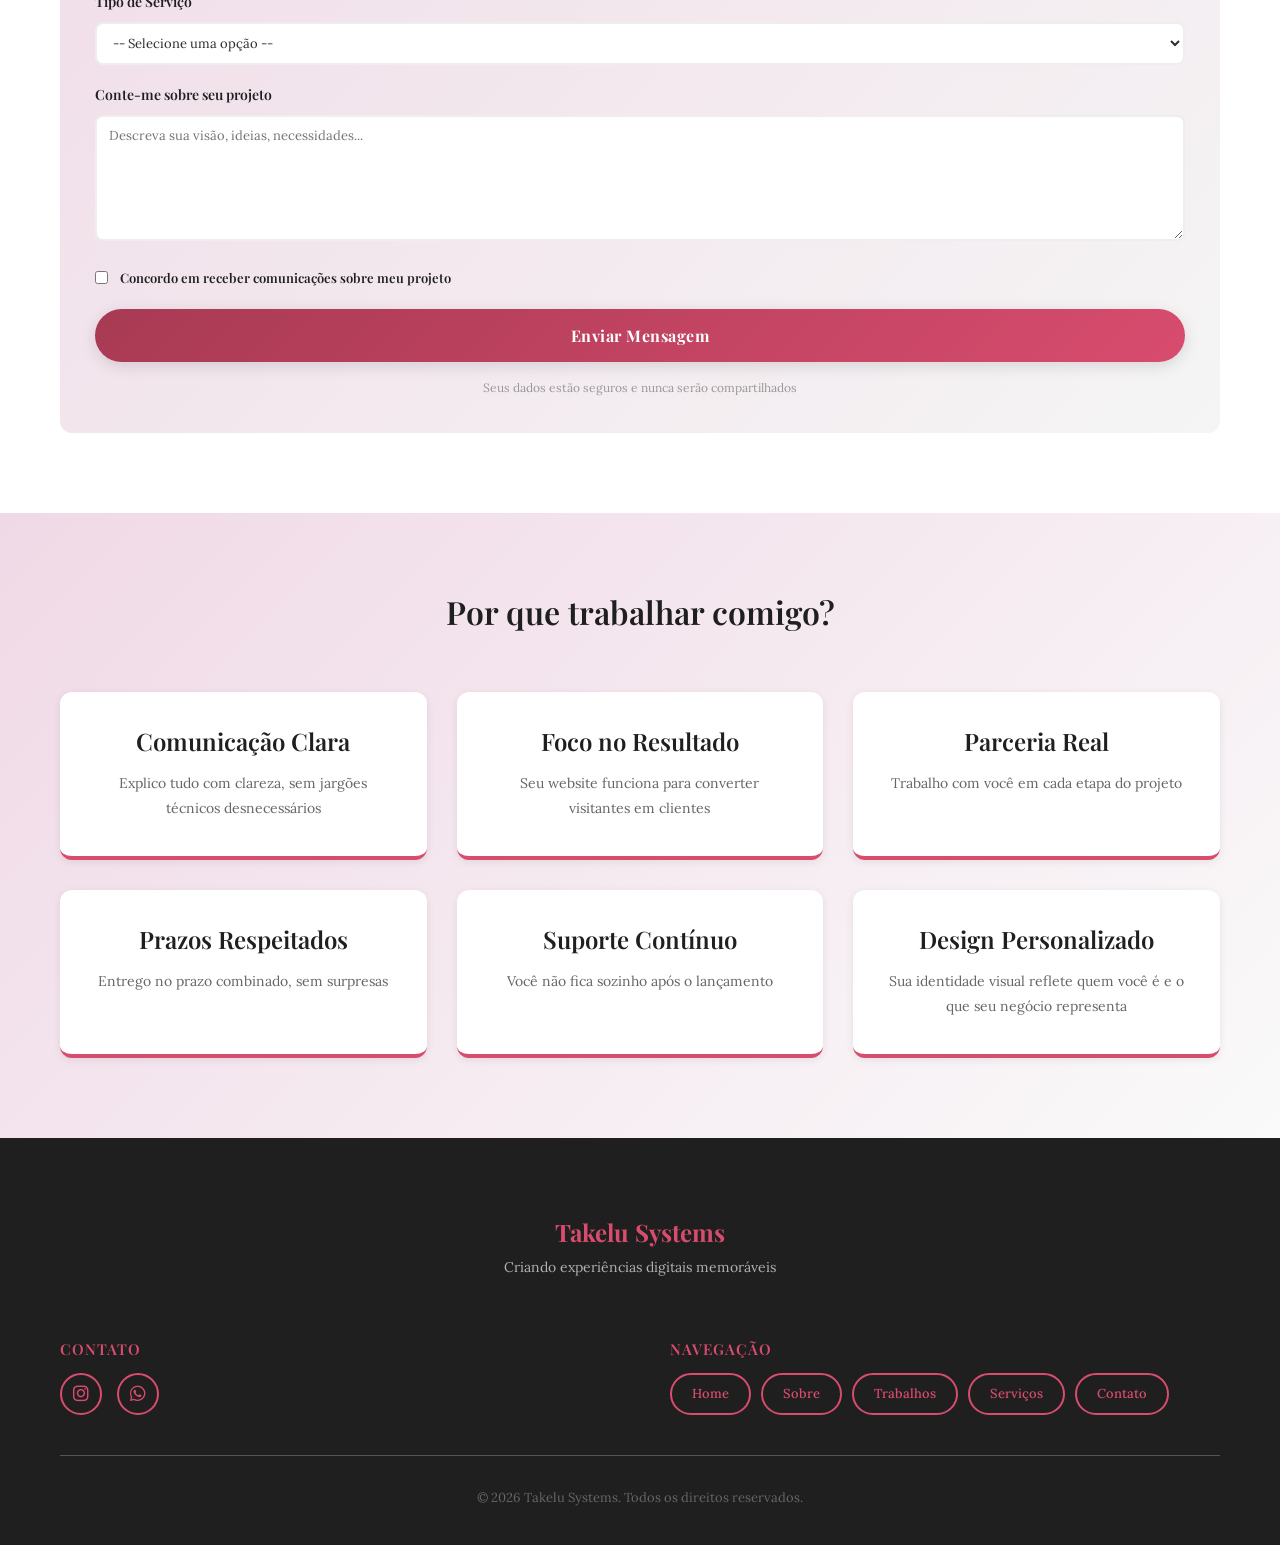
==== commit 52aca9e9: "UPDATE: revendo paleta de cores" ====
--- a/contato.html
+++ b/contato.html
@@ -52,7 +52,7 @@
                     <div class="info-card">
                         <i class="fas fa-envelope"></i>
                         <h3>Email</h3>
-                        <p><a href="mailto:takelusystems@gmail.com">takelusystems@gmail.com</a></p>
+                        <p><a href="mailto:takelu.systems@gmail.com">takelu.systems@gmail.com</a></p>
                         <span class="info-note">Respondo em até 24 horas</span>
                     </div>
 
--- a/assets/css/style.css
+++ b/assets/css/style.css
@@ -1,27 +1,27 @@
 /* ===== FONTES ===== */
 @import url('https://fonts.googleapis.com/css2?family=Playfair+Display:wght@400;600;700&family=Lora:wght@400;500;600&display=swap');
 
-/* ===== PALETA DE CORES - ROSA, PRETO E BRANCO ===== */
+/* ===== PALETA DE CORES - ROSA, PRETO E BRANCO (EQUILIBRADO E PROFISSIONAL) ===== */
 :root {
     /* Cores Principais */
-    --primary-rose: #D4909E;
-    --primary-rose-dark: #B87584;
-    --primary-rose-accent: #E0ACBE;
+    --primary-rose: #D84C6E;
+    --primary-rose-dark: #A83A54;
+    --primary-rose-light: #F0D9E6;
     --primary-black: #1F1F1F;
     --primary-white: #FFFFFF;
-    --primary-cream: #FFFBF7;
+    --primary-cream: #FAFAFA;
     
-    /* Tons Pastéis */
-    --pastel-rose-light: #E8D5DF;
-    --pastel-rose-very-light: #F2E5EB;
-    --pastel-tan: #E8D9D0;
-    --pastel-beige: #F0E8DD;
+    /* Tons Neutros */
+    --neutral-light: #F5F5F5;
+    --neutral-gray: #E8E8E8;
+    --neutral-medium: #999999;
+    --neutral-dark: #555555;
     
     /* Neutros */
     --text-dark: #2D2D2D;
-    --text-gray: #6B6B6B;
-    --text-light: #8B8B8B;
-    --border-light: #E8D9D0;
+    --text-gray: #666666;
+    --text-light: #999999;
+    --border-light: #EEEEEE;
     
     /* Sombras */
     --shadow-sm: 0 2px 8px rgba(0, 0, 0, 0.08);
@@ -80,7 +80,7 @@
 }
 
 a:hover {
-    color: var(--primary-rose-dark);
+    color: var(--primary-rose);
 }
 
 .btn {
@@ -107,7 +107,7 @@
 }
 
 .btn-primary:hover {
-    background: linear-gradient(135deg, var(--primary-rose), var(--primary-black));
+    background: linear-gradient(135deg, var(--primary-rose), var(--primary-rose-dark));
     transform: translateY(-3px);
     box-shadow: var(--shadow-lg);
 }
@@ -132,7 +132,7 @@
 
 .btn-light:hover {
     background-color: var(--primary-rose-dark);
-    color: var(--primary-cream);
+    color: white;
 }
 
 /* ===== NAVBAR ===== */
@@ -224,7 +224,7 @@
 /* ===== HERO SECTION ===== */
 .hero {
     padding: 80px 0;
-    background: linear-gradient(135deg, #FAE8F0 0%, var(--primary-cream) 50%, #F5D5E8 100%);
+    background: linear-gradient(135deg, #FFFFFF 0%, var(--primary-cream) 50%, #F5F5F5 100%);
     position: relative;
     overflow: hidden;
     min-height: 750px;
@@ -241,7 +241,7 @@
     transform: translateY(-50%);
     width: 600px;
     height: 600px;
-    background: radial-gradient(circle at 30% 50%, rgba(212, 144, 158, 0.15) 0%, rgba(212, 144, 158, 0.05) 40%, transparent 70%);
+    background: radial-gradient(circle at 30% 50%, rgba(216, 76, 110, 0.08) 0%, rgba(216, 76, 110, 0.02) 40%, transparent 70%);
     border-radius: 50%;
     z-index: 0;
 }
@@ -302,7 +302,7 @@
 
 .hero-badge {
     display: inline-block;
-    background: var(--pastel-rose-light);
+    background: var(--primary-rose-light);
     color: var(--primary-rose-dark);
     padding: 8px 18px;
     border-radius: 25px;
@@ -340,7 +340,7 @@
     background: linear-gradient(90deg, var(--primary-rose), var(--primary-rose-dark));
     margin: 25px 0 30px 0;
     border-radius: 3px;
-    box-shadow: 0 2px 10px rgba(184, 117, 132, 0.3);
+    box-shadow: 0 2px 10px rgba(216, 76, 110, 0.3);
 }
 
 .hero-description {
@@ -466,7 +466,7 @@
 }
 
 .highlight-card {
-    background: linear-gradient(135deg, #FAE8F0, #FFFBF7);
+    background: linear-gradient(135deg, #F5F5F5, #FAFAFA);
     padding: 35px;
     border-radius: 12px;
     text-align: center;
@@ -498,7 +498,7 @@
 /* ===== PAGE HEADER ===== */
 .page-header {
     padding: 80px 0;
-    background: linear-gradient(135deg, #FAE8F0 0%, var(--primary-cream) 50%, #F5D5E8 100%);
+    background: linear-gradient(135deg, #FFFFFF 0%, var(--primary-cream) 50%, #F5F5F5 100%);
     position: relative;
     overflow: hidden;
     text-align: center;
@@ -584,7 +584,7 @@
 }
 
 .about-card {
-    background: linear-gradient(135deg, var(--pastel-rose-light), var(--pastel-beige));
+    background: linear-gradient(135deg, var(--primary-rose-light), #F5F5F5);
     padding: 30px;
     border-radius: 12px;
     border-left: 5px solid var(--primary-rose);
@@ -613,7 +613,7 @@
 /* ===== VALUES SECTION ===== */
 .values-section {
     padding: 80px 0;
-    background: linear-gradient(135deg, var(--pastel-rose-light), var(--primary-cream));
+    background: linear-gradient(135deg, var(--primary-rose-light), var(--primary-cream));
     position: relative;
     overflow: hidden;
 }
@@ -751,7 +751,7 @@
     left: 0;
     right: 0;
     bottom: 0;
-    background: rgba(232, 168, 200, 0.95);
+    background: rgba(216, 76, 110, 0.9);
     display: flex;
     align-items: center;
     justify-content: center;
@@ -764,7 +764,7 @@
 }
 
 .btn-view {
-    background-color: var(--primary-cream);
+    background-color: white;
     color: var(--primary-rose-dark);
     padding: 12px 28px;
     border-radius: 25px;
@@ -775,7 +775,7 @@
 }
 
 .btn-view:hover {
-    background-color: white;
+    background-color: var(--primary-rose-light);
     color: var(--primary-rose-dark);
 }
 
@@ -803,7 +803,7 @@
 
 .tag {
     display: inline-block;
-    background-color: var(--pastel-rose-light);
+    background-color: var(--primary-rose-light);
     color: var(--primary-rose-dark);
     padding: 6px 14px;
     border-radius: 15px;
@@ -828,7 +828,7 @@
 }
 
 .servico-card {
-    background: linear-gradient(135deg, var(--pastel-rose-light), var(--pastel-beige));
+    background: linear-gradient(135deg, var(--primary-rose-light), #F5F5F5);
     padding: 40px;
     border-radius: 12px;
     box-shadow: var(--shadow-sm);
@@ -864,8 +864,8 @@
 }
 
 .paletas-principal {
-    background: linear-gradient(135deg, rgba(232, 155, 183, 0.08), rgba(31, 31, 31, 0.04));
-    border: 2px solid var(--pastel-rose-light);
+    background: linear-gradient(135deg, rgba(216, 76, 110, 0.08), rgba(31, 31, 31, 0.04));
+    border: 2px solid var(--primary-rose-light);
     margin-bottom: 40px;
 }
 
@@ -892,7 +892,7 @@
 
 .paleta-card:hover {
     transform: translateY(-8px);
-    box-shadow: 0 12px 24px rgba(232, 168, 200, 0.2);
+    box-shadow: 0 12px 24px rgba(37, 99, 235, 0.2);
 }
 
 .paleta-preview {
@@ -932,23 +932,23 @@
 
 .rose-primary { background-color: var(--primary-rose); }
 .rose-dark { background-color: var(--primary-black); }
-.rose-accent { background-color: var(--primary-rose-accent); }
+.rose-accent { background-color: var(--primary-rose-light); }
 .rose-light { background-color: var(--primary-cream); }
 
 .forest-dark { background-color: var(--primary-black); }
 .forest-green { background-color: var(--primary-rose); }
-.forest-light { background-color: #FAE8F0; }
-.forest-beige { background-color: #E8D9CC; }
-
-.earthy-brown { background-color: #C8A894; }
-.earthy-green { background-color: var(--primary-rose-accent); }
-.earthy-tan { background-color: #D8C4B0; }
-.earthy-cream { background-color: #EBE0D0; }
+.forest-light { background-color: #F5F5F5; }
+.forest-beige { background-color: #EEEEEE; }
+
+.earthy-brown { background-color: #999999; }
+.earthy-green { background-color: var(--primary-rose-light); }
+.earthy-tan { background-color: #CCCCCC; }
+.earthy-cream { background-color: #FAFAFA; }
 
 .luxury-dark { background-color: var(--primary-black); }
 .luxury-gold { background-color: var(--primary-rose); }
-.luxury-light { background-color: #E8D8C8; }
-.luxury-cream { background-color: #F5EDE0; }
+.luxury-light { background-color: var(--primary-rose-light); }
+.luxury-cream { background-color: #FAFAFA; }
 
 .paleta p {
     font-size: 12px;
@@ -973,7 +973,7 @@
     align-items: center;
     gap: 12px;
     font-size: 14px;
-    border-bottom: 1px solid rgba(232, 168, 200, 0.2);
+    border-bottom: 1px solid rgba(37, 99, 235, 0.1);
 }
 
 .estilos-list li:last-child,
@@ -992,7 +992,7 @@
 /* ===== CONFIGURADOR ===== */
 .configurador-section {
     padding: 80px 0;
-    background: linear-gradient(135deg, #FAE8F0, var(--primary-cream));
+    background: linear-gradient(135deg, var(--primary-rose-light), var(--primary-cream));
     position: relative;
     overflow: hidden;
 }
@@ -1066,7 +1066,7 @@
 .config-group select:focus {
     outline: none;
     border-color: var(--primary-rose-dark);
-    box-shadow: 0 0 0 3px rgba(217, 123, 169, 0.15);
+    box-shadow: 0 0 0 3px rgba(216, 76, 110, 0.15);
 }
 
 .preview-box {
@@ -1119,7 +1119,7 @@
 }
 
 .info-card {
-    background: linear-gradient(135deg, var(--pastel-rose-light), var(--pastel-beige));
+    background: linear-gradient(135deg, var(--primary-rose-light), #F5F5F5);
     padding: 30px;
     border-radius: 12px;
     margin-bottom: 25px;
@@ -1160,7 +1160,7 @@
 }
 
 .contact-hours {
-    background: linear-gradient(135deg, #FAE8F0, var(--pastel-beige));
+    background: linear-gradient(135deg, var(--primary-rose-light), #F5F5F5);
     padding: 30px;
     border-radius: 12px;
     border-top: 5px solid var(--primary-rose);
@@ -1176,7 +1176,7 @@
 }
 
 .contato-form {
-    background: linear-gradient(135deg, var(--pastel-rose-light), var(--pastel-beige));
+    background: linear-gradient(135deg, var(--primary-rose-light), #F5F5F5);
     padding: 35px;
     border-radius: 12px;
     height: fit-content;
@@ -1221,7 +1221,7 @@
 .contato-form textarea:focus {
     outline: none;
     border-color: var(--primary-rose-dark);
-    box-shadow: 0 0 0 3px rgba(232, 168, 200, 0.15);
+    box-shadow: 0 0 0 3px rgba(216, 76, 110, 0.15);
 }
 
 .contato-form textarea {
@@ -1260,7 +1260,7 @@
 /* ===== WHY SECTION ===== */
 .why-section {
     padding: 80px 0;
-    background: linear-gradient(135deg, var(--pastel-rose-light), var(--primary-cream));
+    background: linear-gradient(135deg, var(--primary-rose-light), var(--primary-cream));
     position: relative;
     overflow: hidden;
 }
@@ -1478,7 +1478,7 @@
     background: var(--primary-rose);
     border-color: var(--primary-rose);
     transform: translateX(10px);
-    box-shadow: 0 5px 15px rgba(212, 144, 158, 0.3);
+    box-shadow: 0 5px 15px rgba(216, 76, 110, 0.3);
     color: white;
 }
 
@@ -1504,7 +1504,7 @@
     background-color: var(--primary-rose);
     color: white;
     transform: translateX(10px);
-    box-shadow: 0 5px 15px rgba(212, 144, 158, 0.3);
+    box-shadow: 0 5px 15px rgba(216, 76, 110, 0.3);
 }
 
 .footer-bottom {
@@ -1529,7 +1529,7 @@
 
 /* ===== TRABALHOS - NOVOS ESTILOS ===== */
 .work-type-card {
-    background: linear-gradient(135deg, var(--pastel-rose-light), var(--primary-cream));
+    background: linear-gradient(135deg, var(--primary-rose-light), var(--primary-cream));
     padding: 40px;
     border-radius: 12px;
     margin-bottom: 30px;
@@ -1804,7 +1804,7 @@
 }
 
 .palette-description {
-    background: linear-gradient(135deg, var(--pastel-rose-light), var(--primary-cream));
+    background: linear-gradient(135deg, var(--primary-rose-light), var(--primary-cream));
     padding: 35px 30px;
     border-radius: 12px;
     border-left: 5px solid var(--primary-rose);
